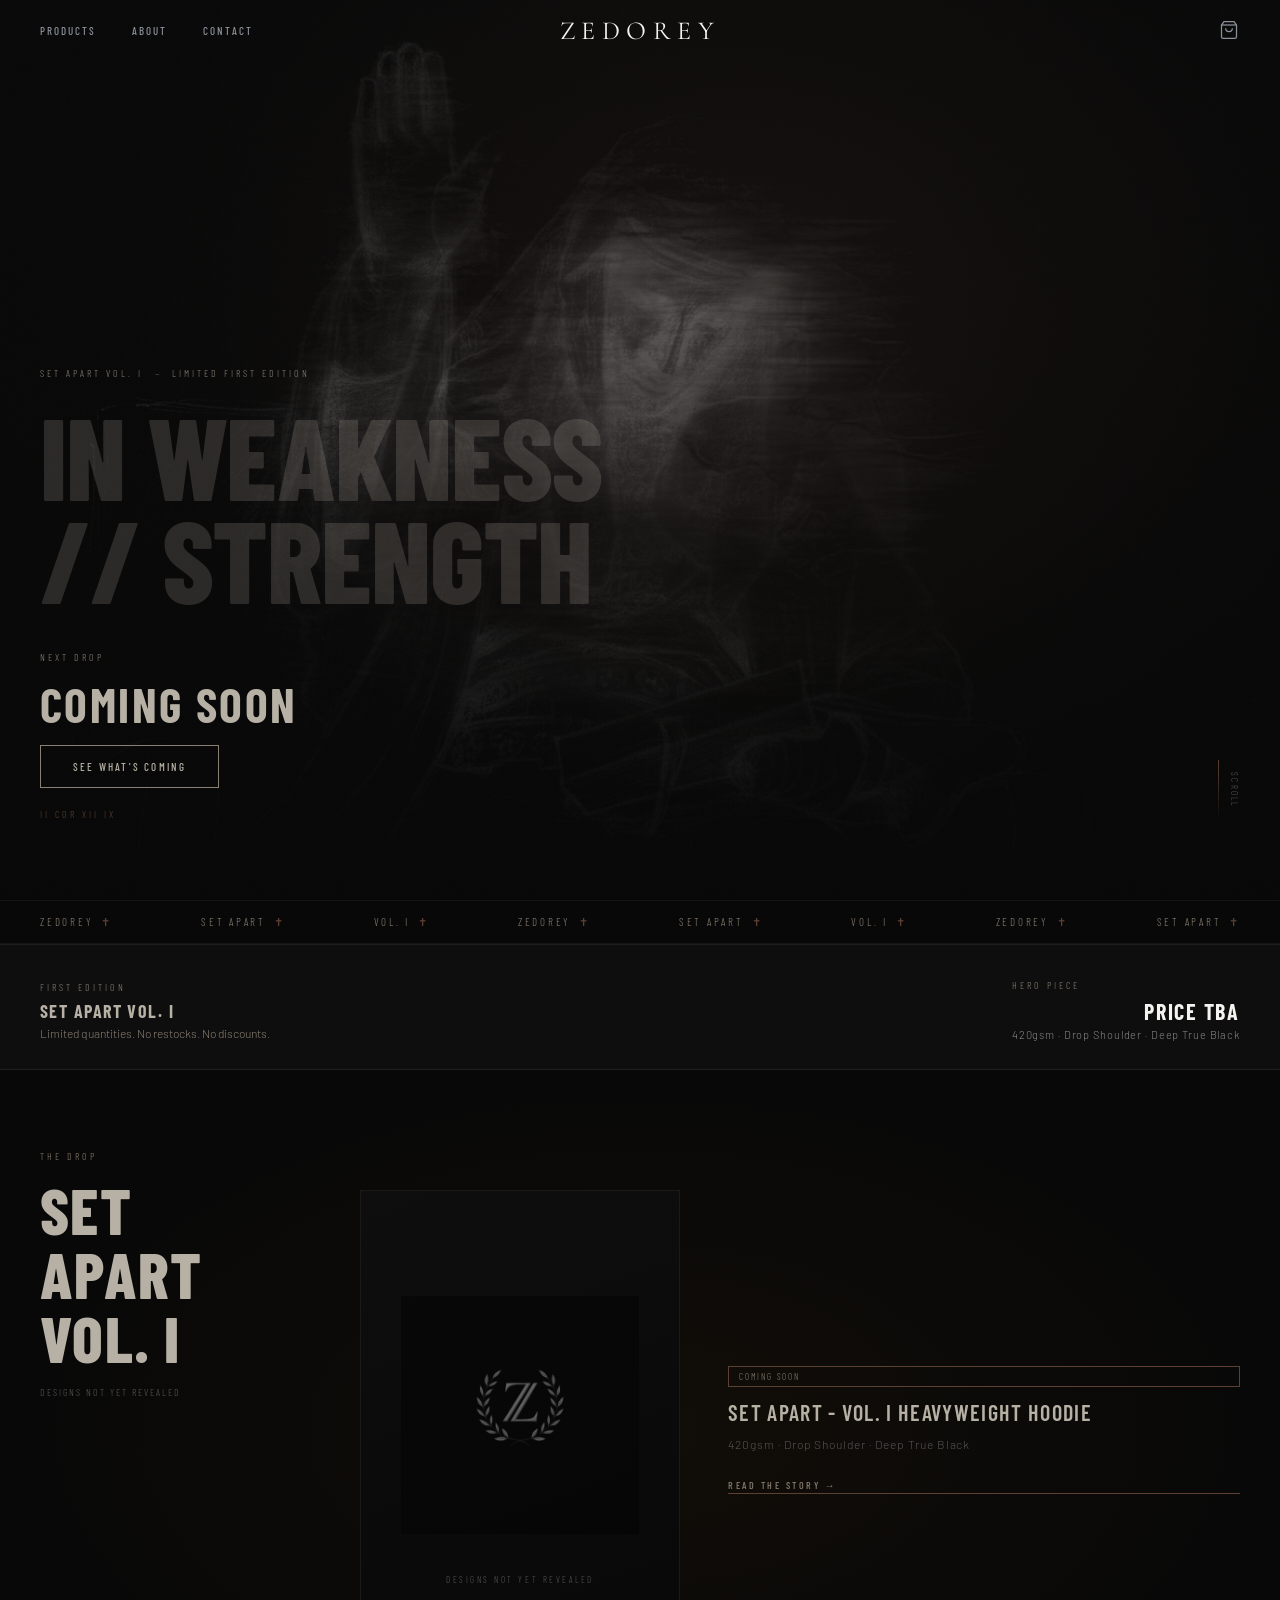
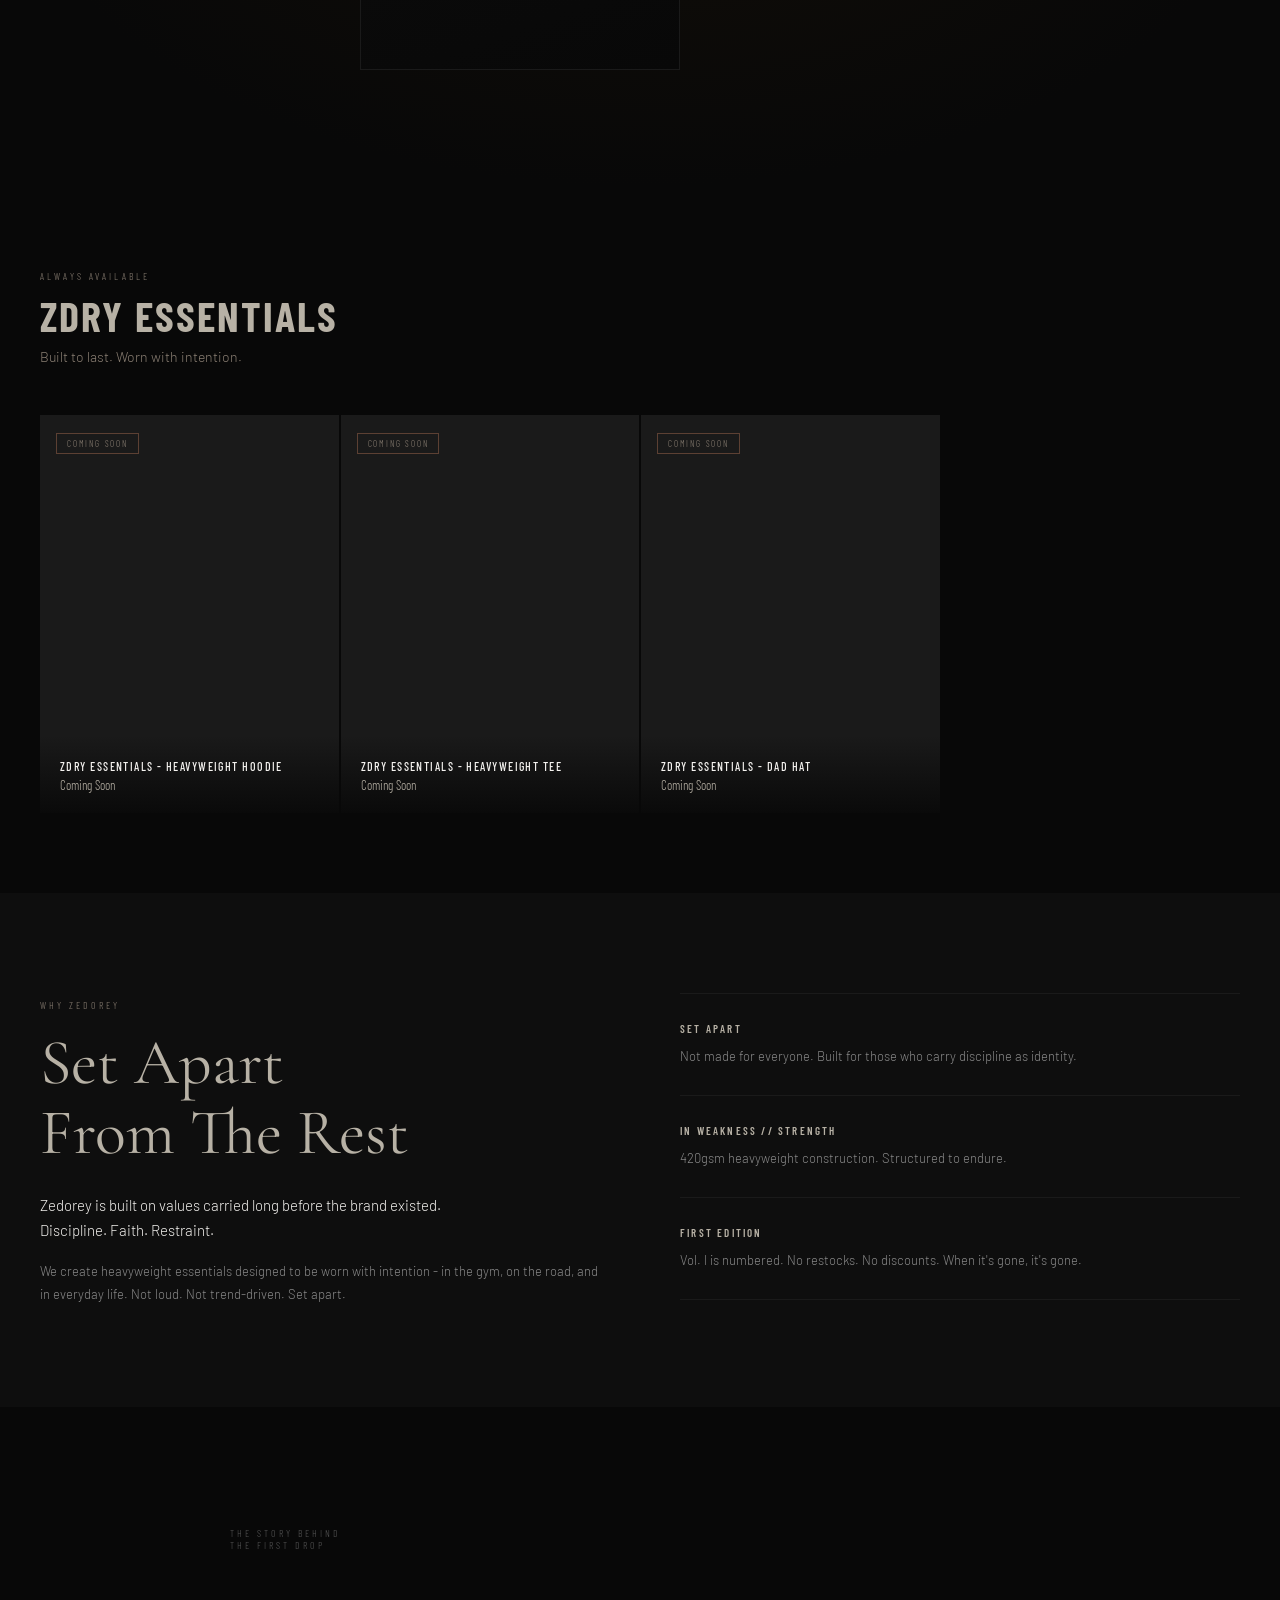
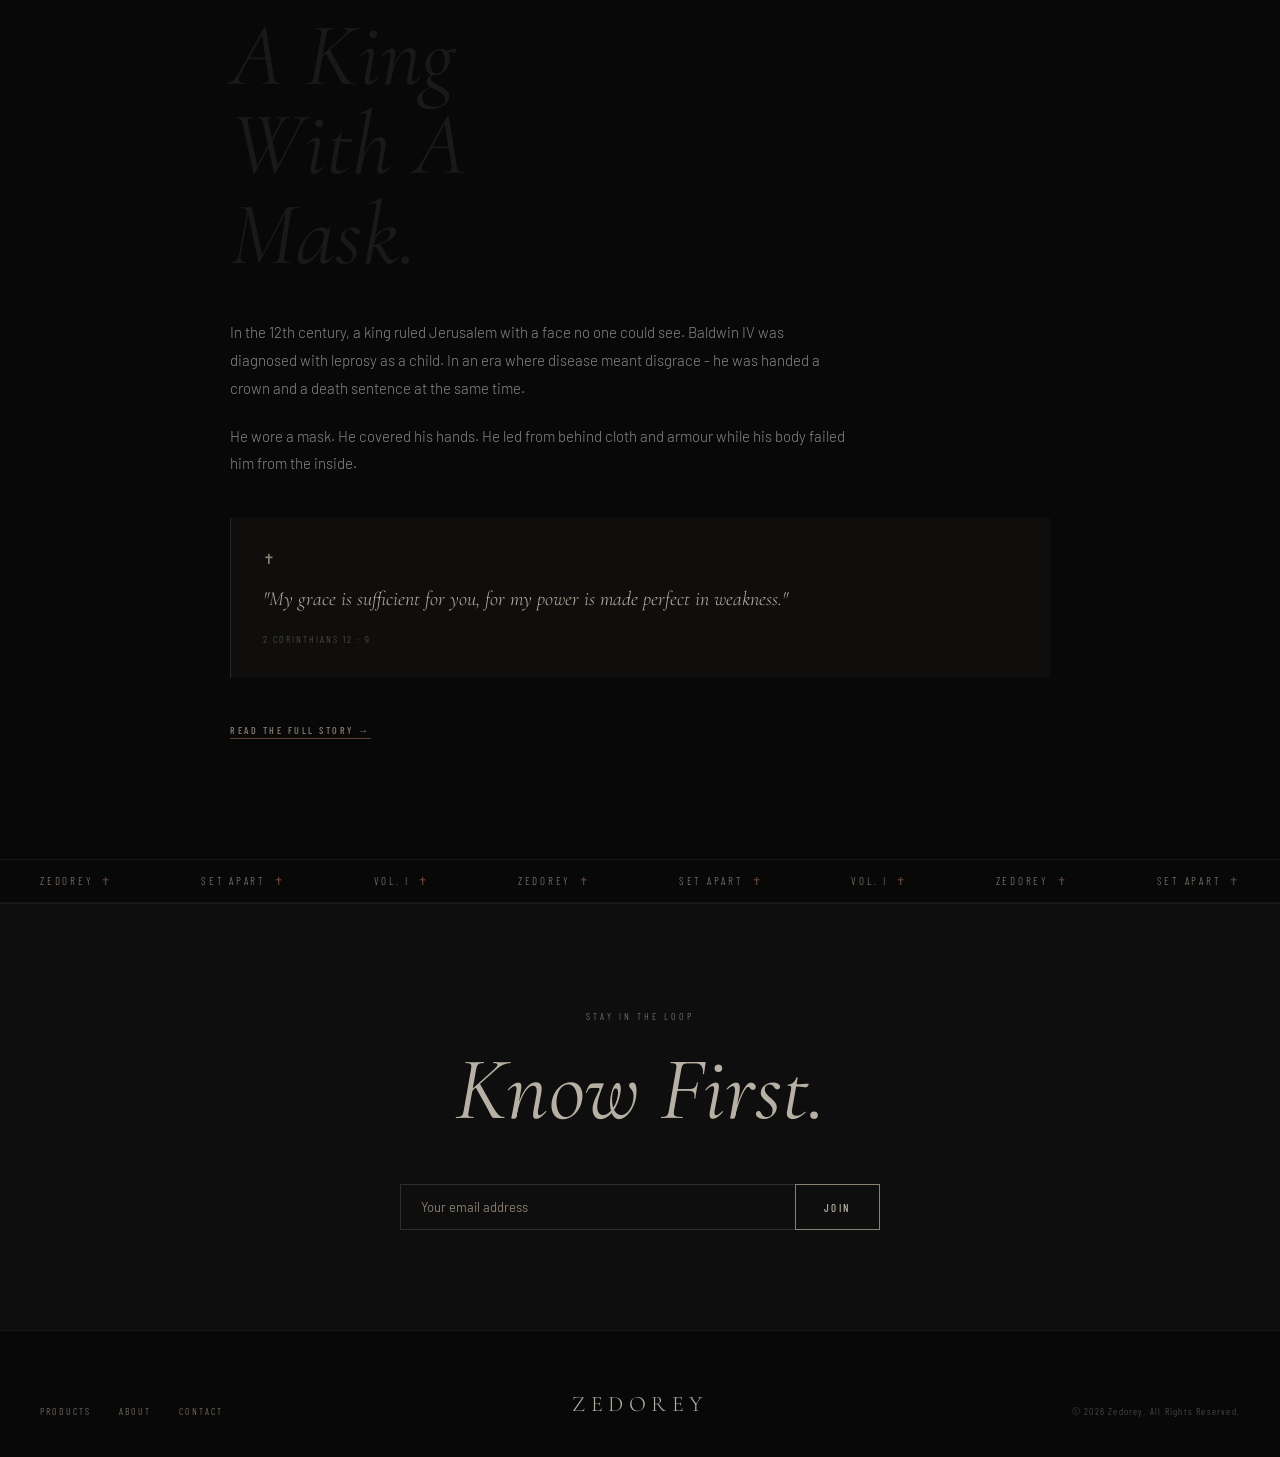
==== index.html @ 81e697e4 "Add files via upload" ====
<!DOCTYPE html>
<html lang="en">
<head>
  <meta charset="UTF-8" />
  <meta name="viewport" content="width=device-width, initial-scale=1.0" />
  <title>Zedorey - Set Apart</title>
  <meta name="description" content="Premium streetwear built on biblical values. Limited drops. No restocks. Set apart." />
  <link rel="stylesheet" href="css/global.css" />
  <link rel="stylesheet" href="css/home.css" />
</head>
<body>

  <!-- ─── NAV ─── -->
  <nav class="nav" id="nav">
    <div class="nav-left">
      <a href="pages/products.html" class="nav-link">Products</a>
      <a href="pages/about.html" class="nav-link">About</a>
      <a href="pages/contact.html" class="nav-link">Contact</a>
    </div>

    <a href="/" class="nav-logo">Zedorey</a>

    <div class="nav-right">
      <button class="nav-cart-btn" id="cartBtn" aria-label="Open cart">
        <svg width="20" height="20" viewBox="0 0 24 24" fill="none" stroke="currentColor" stroke-width="1.5">
          <path d="M6 2L3 6v14a2 2 0 002 2h14a2 2 0 002-2V6l-3-4z"/>
          <line x1="3" y1="6" x2="21" y2="6"/>
          <path d="M16 10a4 4 0 01-8 0"/>
        </svg>
        <span class="cart-count" id="cartCount">0</span>
      </button>
    </div>
  </nav>

  <!-- ─── CART DRAWER ─── -->
  <div class="cart-overlay" id="cartOverlay"></div>
  <div class="cart-drawer" id="cartDrawer">
    <div class="cart-header">
      <span class="cart-title">Your Cart</span>
      <button class="cart-close" id="cartClose">
        <svg width="18" height="18" viewBox="0 0 24 24" fill="none" stroke="currentColor" stroke-width="1.5">
          <line x1="18" y1="6" x2="6" y2="18"/><line x1="6" y1="6" x2="18" y2="18"/>
        </svg>
      </button>
    </div>
    <div class="cart-items" id="cartItems">
      <div class="cart-empty">
        <span>Your cart is empty</span>
      </div>
    </div>
    <div class="cart-footer" id="cartFooter" style="display:none">
      <div class="cart-total-row">
        <span class="cart-total-label">Total</span>
        <span class="cart-total-amount" id="cartTotal">$0.00</span>
      </div>
      <a href="#" class="btn-checkout" id="checkoutBtn">Proceed to Checkout</a>
    </div>
  </div>

  <!-- ─── HERO ─── -->
  <section class="hero">
    <div class="hero-bg">
      <div class="hero-baldwin"></div>
      <div class="hero-grain"></div>
      <div class="hero-overlay"></div>
      <div class="hero-vignette"></div>
    </div>

    <div class="hero-content">
      <div class="hero-eyebrow fade-in">
        <span class="section-label">Set Apart Vol. I</span>
        <span class="hero-dash">-</span>
        <span class="section-label">Limited First Edition</span>
      </div>

      <h1 class="hero-headline fade-in" style="animation-delay:0.1s">
        <span class="hero-line-1">In Weakness</span>
        <span class="hero-line-2">// Strength</span>
      </h1>

      <div class="hero-meta fade-in" style="animation-delay:0.25s">
        <span class="section-label">Next Drop</span>
        <p class="hero-coming">Coming Soon</p>
        <a href="pages/about.html#drop" class="btn-primary">
          <span>See What's Coming</span>
        </a>
        <span class="hero-verse">II Cor XII IX</span>
      </div>
    </div>

    <div class="hero-scroll-indicator">
      <span>Scroll</span>
      <div class="scroll-line"></div>
    </div>
  </section>

  <!-- ─── MARQUEE ─── -->
  <div class="marquee-track">
    <div class="marquee-inner" id="marqueeInner">
      <!-- duplicated for seamless loop -->
    </div>
  </div>

  <!-- ─── DROP BANNER ─── -->
  <section class="drop-banner fade-in">
    <div class="drop-banner-left">
      <span class="section-label">First Edition</span>
      <h2 class="drop-banner-title">Set Apart Vol. I</h2>
      <p class="drop-banner-sub">Limited quantities. No restocks. No discounts.</p>
    </div>
    <div class="drop-banner-right">
      <span class="section-label">Hero Piece</span>
      <p class="drop-banner-price">Price TBA</p>
      <p class="drop-banner-specs">420gsm · Drop Shoulder · Deep True Black</p>
    </div>
  </section>

  <!-- ─── DROP SECTION ─── -->
  <section class="drop-section">
    <div class="drop-section-header fade-in">
      <span class="section-label">The Drop</span>
      <h2 class="drop-section-title">Set Apart<br>Vol. I</h2>
      <p class="drop-section-note">Designs not yet revealed</p>
    </div>

    <div class="drop-product-preview fade-in">
      <div class="drop-product-card">
        <div class="drop-product-img">
          <div class="drop-img-placeholder">
            <div class="drop-placeholder-inner">
              <img src="images/zedorey-iron.png" alt="Zedorey" class="drop-placeholder-logo" />
              <span class="drop-placeholder-label">Designs Not Yet Revealed</span>
            </div>
          </div>
        </div>
        <div class="drop-product-info">
          <div class="drop-coming-label badge-coming">Coming Soon</div>
          <div class="drop-product-name">SET APART - VOL. I HEAVYWEIGHT HOODIE</div>
          <p class="drop-product-specs">420gsm · Drop Shoulder · Deep True Black</p>
          <a href="pages/about.html#drop" class="btn-ghost" style="margin-top:16px">Read the story →</a>
        </div>
      </div>
    </div>
  </section>

  <!-- ─── ZDRY ESSENTIALS ─── -->
  <section class="products-section">
    <div class="products-header fade-in">
      <span class="section-label">Always Available</span>
      <h2 class="products-title">ZDRY Essentials</h2>
      <p class="products-sub">Built to last. Worn with intention.</p>
    </div>

    <div class="products-grid" id="productsGrid">
      <div class="product-skeleton"></div>
      <div class="product-skeleton"></div>
      <div class="product-skeleton"></div>
    </div>
  </section>

  <!-- ─── WHY SECTION ─── -->
  <section class="why-section">
    <div class="why-header fade-in">
      <span class="section-label">Why Zedorey</span>
      <h2 class="why-title">Set Apart<br>From The Rest</h2>
      <p class="why-intro">Zedorey is built on values carried long before the brand existed.<br>Discipline. Faith. Restraint.</p>
      <p class="why-sub">We create heavyweight essentials designed to be worn with intention - in the gym, on the road, and in everyday life. Not loud. Not trend-driven. Set apart.</p>
    </div>

    <div class="why-pillars">
      <div class="pillar fade-in">
        <span class="pillar-label">Set Apart</span>
        <p class="pillar-text">Not made for everyone. Built for those who carry discipline as identity.</p>
      </div>
      <div class="pillar fade-in" style="animation-delay:0.1s">
        <span class="pillar-label">In Weakness // Strength</span>
        <p class="pillar-text">420gsm heavyweight construction. Structured to endure.</p>
      </div>
      <div class="pillar fade-in" style="animation-delay:0.2s">
        <span class="pillar-label">First Edition</span>
        <p class="pillar-text">Vol. I is numbered. No restocks. No discounts. When it's gone, it's gone.</p>
      </div>
    </div>
  </section>

  <!-- ─── STORY TEASER ─── -->
  <section class="story-section fade-in">
    <div class="story-content">
      <p class="story-pull">The Story Behind<br>The First Drop</p>
      <div class="story-block">
        <h3 class="story-title">A King<br>With A<br>Mask.</h3>
        <p class="story-text">In the 12th century, a king ruled Jerusalem with a face no one could see. Baldwin IV was diagnosed with leprosy as a child. In an era where disease meant disgrace - he was handed a crown and a death sentence at the same time.</p>
        <p class="story-text">He wore a mask. He covered his hands. He led from behind cloth and armour while his body failed him from the inside.</p>
        <div class="story-verse">
          <span class="cross-icon">✝︎</span>
          <blockquote>"My grace is sufficient for you, for my power is made perfect in weakness."</blockquote>
          <cite>2 Corinthians 12 : 9</cite>
        </div>
        <a href="pages/about.html#drop" class="btn-ghost">Read the full story →</a>
      </div>
    </div>
  </section>

  <!-- ─── MARQUEE 2 ─── -->
  <div class="marquee-track">
    <div class="marquee-inner marquee-reverse" id="marqueeInner2"></div>
  </div>

  <!-- ─── EMAIL SIGNUP ─── -->
  <section class="signup-section fade-in">
    <span class="section-label">Stay in the loop</span>
    <h2 class="signup-title">Know First.</h2>
    <form class="signup-form" id="signupForm">
      <input class="signup-input" type="email" placeholder="Your email address" required />
      <button class="signup-btn btn-primary" type="submit"><span>Join</span></button>
    </form>
  </section>

  <!-- ─── FOOTER ─── -->
  <footer class="footer">
    <nav class="footer-nav">
      <a href="pages/products.html" class="footer-nav-link">Products</a>
      <a href="pages/about.html" class="footer-nav-link">About</a>
      <a href="pages/contact.html" class="footer-nav-link">Contact</a>
    </nav>
    <div class="footer-logo">Zedorey</div>
    <p class="footer-copy">© 2026 Zedorey. All Rights Reserved.</p>
  </footer>

  <script src="js/shopify.js"></script>
  <script src="js/home.js"></script>
</body>
</html>
---- css/global.css ----
/* ─────────────────────────────────────────
   ZEDOREY - GLOBAL STYLES
   ───────────────────────────────────────── */

@import url('https://fonts.googleapis.com/css2?family=Cormorant+Garamond:ital,wght@0,300;0,400;0,500;0,600;1,300;1,400&family=Barlow+Condensed:wght@300;400;500;600;700;800&family=Barlow:wght@300;400;500&display=swap');

:root {
  --black:       #080808;
  --black-mid:   #0e0e0e;
  --black-soft:  #141414;
  --grey-dark:   #1a1a1a;
  --grey-mid:    #2a2a2a;
  --grey:        #444;
  --grey-light:  #888;
  --grey-muted:  #555;
  --white:       #f5f3f0;
  --white-dim:   #ccc;

  /* Brand palette */
  --stone:       #8a8f98;
  --bone:        #b7b1a5;
  --warm-grey:   #8a7f73;
  --brown:       #5c4033;
  --charcoal:    #2a2a2a;
  --accent:      #b7b1a5;
  --accent-dim:  #8a7f73;

  --font-display: 'Cormorant Garamond', serif;
  --font-ui:      'Barlow Condensed', sans-serif;
  --font-body:    'Barlow', sans-serif;

  --nav-h: 60px;
  --max-w: 1400px;
  --ease: cubic-bezier(0.25, 0.46, 0.45, 0.94);
}

*, *::before, *::after { box-sizing: border-box; margin: 0; padding: 0; }

html {
  font-size: 16px;
  scroll-behavior: smooth;
  -webkit-font-smoothing: antialiased;
}

body {
  background: var(--black);
  color: var(--white);
  font-family: var(--font-body);
  font-weight: 300;
  overflow-x: hidden;
  cursor: default;
}

a { color: inherit; text-decoration: none; }
img { display: block; max-width: 100%; }
button { cursor: pointer; border: none; background: none; font: inherit; color: inherit; }

/* ─── SCROLLBAR ─── */
::-webkit-scrollbar { width: 3px; }
::-webkit-scrollbar-track { background: var(--black); }
::-webkit-scrollbar-thumb { background: var(--brown); }

/* ─── SELECTION ─── */
::selection { background: var(--bone); color: var(--black); }

/* ─── NAV ─── */
.nav {
  position: fixed;
  top: 0; left: 0; right: 0;
  z-index: 100;
  height: var(--nav-h);
  display: flex;
  align-items: center;
  justify-content: space-between;
  padding: 0 40px;
  background: transparent;
  transition: background 0.4s var(--ease);
}

.nav.scrolled {
  background: rgba(8, 8, 8, 0.95);
  backdrop-filter: blur(12px);
  border-bottom: 1px solid rgba(183,177,165,0.08);
}

.nav-left, .nav-right {
  display: flex;
  align-items: center;
  gap: 36px;
}

.nav-link {
  font-family: var(--font-ui);
  font-size: 11px;
  font-weight: 500;
  letter-spacing: 0.18em;
  text-transform: uppercase;
  color: var(--stone);
  transition: color 0.2s;
  position: relative;
}

.nav-link::after {
  content: '';
  position: absolute;
  bottom: -3px; left: 0; right: 0;
  height: 1px;
  background: var(--bone);
  transform: scaleX(0);
  transition: transform 0.25s var(--ease);
}

.nav-link:hover { color: var(--bone); }
.nav-link:hover::after { transform: scaleX(1); }
.nav-link.active { color: var(--bone); }

.nav-logo {
  font-family: var(--font-display);
  font-size: 26px;
  font-weight: 400;
  letter-spacing: 0.25em;
  text-transform: uppercase;
  color: var(--white);
  position: absolute;
  left: 50%;
  transform: translateX(-50%);
}

.nav-cart-btn {
  position: relative;
  width: 22px; height: 22px;
  display: flex;
  align-items: center;
  justify-content: center;
  color: var(--stone);
  transition: color 0.2s;
}
.nav-cart-btn:hover { color: var(--bone); }

.cart-count {
  position: absolute;
  top: -6px; right: -6px;
  background: var(--brown);
  color: var(--white);
  font-family: var(--font-ui);
  font-size: 9px;
  font-weight: 700;
  width: 15px; height: 15px;
  border-radius: 50%;
  display: flex;
  align-items: center;
  justify-content: center;
  opacity: 0;
  transition: opacity 0.2s;
}
.cart-count.visible { opacity: 1; }

/* ─── CART DRAWER ─── */
.cart-overlay {
  position: fixed;
  inset: 0;
  background: rgba(0,0,0,0.6);
  z-index: 200;
  opacity: 0;
  pointer-events: none;
  transition: opacity 0.3s;
}
.cart-overlay.open { opacity: 1; pointer-events: all; }

.cart-drawer {
  position: fixed;
  top: 0; right: 0; bottom: 0;
  width: 420px;
  max-width: 100vw;
  background: var(--black-soft);
  border-left: 1px solid rgba(183,177,165,0.1);
  z-index: 201;
  transform: translateX(100%);
  transition: transform 0.4s var(--ease);
  display: flex;
  flex-direction: column;
}
.cart-drawer.open { transform: translateX(0); }

.cart-header {
  padding: 30px 30px 20px;
  border-bottom: 1px solid var(--grey-dark);
  display: flex;
  align-items: center;
  justify-content: space-between;
}

.cart-title {
  font-family: var(--font-ui);
  font-size: 11px;
  letter-spacing: 0.2em;
  text-transform: uppercase;
  color: var(--bone);
}

.cart-close {
  width: 24px; height: 24px;
  display: flex; align-items: center; justify-content: center;
  color: var(--warm-grey);
  transition: color 0.2s;
}
.cart-close:hover { color: var(--white); }

.cart-items {
  flex: 1;
  overflow-y: auto;
  padding: 20px 30px;
}

.cart-empty {
  display: flex;
  flex-direction: column;
  align-items: center;
  justify-content: center;
  height: 100%;
  gap: 12px;
  color: var(--warm-grey);
  font-family: var(--font-ui);
  font-size: 12px;
  letter-spacing: 0.15em;
  text-transform: uppercase;
}

.cart-item {
  display: grid;
  grid-template-columns: 60px 1fr auto;
  gap: 16px;
  align-items: start;
  padding: 16px 0;
  border-bottom: 1px solid var(--grey-dark);
}

.cart-item-img {
  width: 60px; height: 60px;
  object-fit: cover;
  background: var(--grey-dark);
}

.cart-item-name {
  font-family: var(--font-ui);
  font-size: 12px;
  letter-spacing: 0.1em;
  text-transform: uppercase;
  margin-bottom: 4px;
  color: var(--bone);
}

.cart-item-variant {
  font-size: 11px;
  color: var(--warm-grey);
  margin-bottom: 8px;
}

.cart-item-price {
  font-family: var(--font-ui);
  font-size: 12px;
  color: var(--bone);
}

.cart-footer {
  padding: 20px 30px 30px;
  border-top: 1px solid var(--grey-dark);
}

.cart-total-row {
  display: flex;
  justify-content: space-between;
  align-items: center;
  margin-bottom: 20px;
}

.cart-total-label {
  font-family: var(--font-ui);
  font-size: 11px;
  letter-spacing: 0.15em;
  text-transform: uppercase;
  color: var(--warm-grey);
}

.cart-total-amount {
  font-family: var(--font-display);
  font-size: 22px;
  font-weight: 400;
  color: var(--bone);
}

.btn-checkout {
  display: block;
  width: 100%;
  padding: 16px;
  background: var(--bone);
  color: var(--black);
  font-family: var(--font-ui);
  font-size: 11px;
  font-weight: 600;
  letter-spacing: 0.2em;
  text-transform: uppercase;
  text-align: center;
  transition: background 0.2s;
}
.btn-checkout:hover { background: var(--white); }

/* ─── MARQUEE ─── */
.marquee-track {
  overflow: hidden;
  border-top: 1px solid rgba(183,177,165,0.08);
  border-bottom: 1px solid rgba(183,177,165,0.08);
  padding: 14px 0;
}

.marquee-inner {
  display: flex;
  gap: 0;
  animation: marquee 24s linear infinite;
  width: max-content;
}

.marquee-item {
  font-family: var(--font-ui);
  font-size: 11px;
  letter-spacing: 0.25em;
  text-transform: uppercase;
  color: var(--warm-grey);
  padding: 0 40px;
  white-space: nowrap;
}

.marquee-item .cross {
  color: var(--brown);
  margin: 0 8px;
}

@keyframes marquee {
  from { transform: translateX(0); }
  to { transform: translateX(-50%); }
}

/* ─── SECTION LABELS ─── */
.section-label {
  font-family: var(--font-ui);
  font-size: 10px;
  letter-spacing: 0.3em;
  text-transform: uppercase;
  color: var(--warm-grey);
}

/* ─── BUTTONS ─── */
.btn-primary {
  display: inline-flex;
  align-items: center;
  gap: 12px;
  padding: 14px 32px;
  border: 1px solid var(--warm-grey);
  font-family: var(--font-ui);
  font-size: 11px;
  font-weight: 500;
  letter-spacing: 0.2em;
  text-transform: uppercase;
  color: var(--bone);
  transition: border-color 0.25s, background 0.25s, color 0.25s;
  position: relative;
  overflow: hidden;
}

.btn-primary::before {
  content: '';
  position: absolute;
  inset: 0;
  background: var(--bone);
  transform: translateX(-100%);
  transition: transform 0.3s var(--ease);
}

.btn-primary:hover { color: var(--black); border-color: var(--bone); }
.btn-primary:hover::before { transform: translateX(0); }
.btn-primary span { position: relative; z-index: 1; }

.btn-ghost {
  display: inline-flex;
  align-items: center;
  gap: 10px;
  font-family: var(--font-ui);
  font-size: 10px;
  font-weight: 500;
  letter-spacing: 0.25em;
  text-transform: uppercase;
  color: var(--warm-grey);
  border-bottom: 1px solid var(--brown);
  padding-bottom: 2px;
  transition: color 0.2s, border-color 0.2s;
}
.btn-ghost:hover { color: var(--bone); border-color: var(--bone); }

/* ─── COMING SOON BADGE ─── */
.badge-coming {
  display: inline-block;
  font-family: var(--font-ui);
  font-size: 9px;
  letter-spacing: 0.2em;
  text-transform: uppercase;
  color: var(--warm-grey);
  border: 1px solid var(--brown);
  padding: 4px 10px;
}

/* ─── FOOTER ─── */
.footer {
  padding: 60px 40px 40px;
  border-top: 1px solid rgba(183,177,165,0.1);
  display: grid;
  grid-template-columns: 1fr auto 1fr;
  align-items: end;
  gap: 40px;
}

.footer-nav {
  display: flex;
  gap: 28px;
}

.footer-nav-link {
  font-family: var(--font-ui);
  font-size: 10px;
  letter-spacing: 0.2em;
  text-transform: uppercase;
  color: var(--warm-grey);
  transition: color 0.2s;
}
.footer-nav-link:hover { color: var(--bone); }

.footer-logo {
  font-family: var(--font-display);
  font-size: 22px;
  letter-spacing: 0.25em;
  text-transform: uppercase;
  color: var(--bone);
  text-align: center;
}

.footer-copy {
  font-family: var(--font-ui);
  font-size: 10px;
  letter-spacing: 0.12em;
  color: var(--grey-muted);
  text-align: right;
}

/* ─── FADE IN ANIMATION ─── */
.fade-in {
  opacity: 0;
  transform: translateY(24px);
  transition: opacity 0.7s var(--ease), transform 0.7s var(--ease);
}
.fade-in.visible {
  opacity: 1;
  transform: translateY(0);
}

/* ─── RESPONSIVE ─── */
@media (max-width: 768px) {
  .nav { padding: 0 20px; }
  .nav-left { gap: 20px; }
  .nav-right { gap: 16px; }
  .footer {
    grid-template-columns: 1fr;
    text-align: center;
  }
  .footer-nav { justify-content: center; }
  .footer-copy { text-align: center; }
}
---- css/home.css ----
/* ─────────────────────────────────────────
   ZEDOREY - HOME PAGE STYLES
   ───────────────────────────────────────── */

/* ─── HERO ─── */
.hero {
  position: relative;
  min-height: 100vh;
  display: flex;
  align-items: flex-end;
  padding: 0 40px 80px;
  overflow: hidden;
}

.hero-bg {
  position: absolute;
  inset: 0;
  background: var(--black);
}

.hero-baldwin {
  position: absolute;
  inset: 0;
  background-image: url('../images/baldwin.png');
  background-size: cover;
  background-position: center 15%;
  background-repeat: no-repeat;
  opacity: 0.55;
  filter: grayscale(100%) contrast(1.5) invert(1);
  mix-blend-mode: screen;
}

.hero-overlay {
  position: absolute;
  inset: 0;
  background:
    radial-gradient(ellipse at 60% 30%, rgba(92,64,51,0.15) 0%, transparent 60%),
    linear-gradient(180deg, rgba(8,8,8,0.2) 0%, rgba(8,8,8,0.85) 100%);
}

.hero-grain {
  position: absolute;
  inset: 0;
  opacity: 0.035;
  background-image: url("data:image/svg+xml,%3Csvg viewBox='0 0 256 256' xmlns='http://www.w3.org/2000/svg'%3E%3Cfilter id='noise'%3E%3CfeTurbulence type='fractalNoise' baseFrequency='0.9' numOctaves='4' stitchTiles='stitch'/%3E%3C/filter%3E%3Crect width='100%25' height='100%25' filter='url(%23noise)'/%3E%3C/svg%3E");
  background-repeat: repeat;
  background-size: 200px;
}

.hero-vignette {
  position: absolute;
  inset: 0;
  background: radial-gradient(ellipse at center, transparent 30%, rgba(8,8,8,0.5) 100%);
}

.hero-content {
  position: relative;
  z-index: 2;
  max-width: 700px;
}

.hero-eyebrow {
  display: flex;
  align-items: center;
  gap: 12px;
  margin-bottom: 24px;
}

.hero-dash {
  color: var(--grey-muted);
  font-size: 12px;
}

.hero-headline {
  font-family: var(--font-ui);
  font-weight: 800;
  line-height: 0.9;
  text-transform: uppercase;
  margin-bottom: 40px;
}

.hero-line-1 {
  display: block;
  font-size: clamp(60px, 9vw, 130px);
  color: rgba(183,177,165,0.2);
  letter-spacing: -0.01em;
}

.hero-line-2 {
  display: block;
  font-size: clamp(60px, 9vw, 130px);
  color: rgba(183,177,165,0.2);
  letter-spacing: -0.01em;
}

.hero-meta {
  display: flex;
  flex-direction: column;
  gap: 12px;
  align-items: flex-start;
}

.hero-coming {
  font-family: var(--font-ui);
  font-size: clamp(28px, 4vw, 48px);
  font-weight: 700;
  letter-spacing: 0.05em;
  text-transform: uppercase;
  color: var(--bone);
}

.hero-verse {
  font-family: var(--font-ui);
  font-size: 10px;
  letter-spacing: 0.3em;
  text-transform: uppercase;
  color: var(--brown);
  margin-top: 8px;
}

.hero-scroll-indicator {
  position: absolute;
  right: 40px;
  bottom: 80px;
  display: flex;
  flex-direction: column;
  align-items: center;
  gap: 10px;
  writing-mode: vertical-rl;
  font-family: var(--font-ui);
  font-size: 9px;
  letter-spacing: 0.25em;
  text-transform: uppercase;
  color: var(--grey-muted);
  z-index: 2;
}

.scroll-line {
  width: 1px;
  height: 60px;
  background: linear-gradient(to bottom, var(--brown), transparent);
  animation: scrollPulse 2s ease-in-out infinite;
}

@keyframes scrollPulse {
  0%, 100% { transform: scaleY(1); opacity: 0.5; }
  50% { transform: scaleY(0.6); opacity: 1; }
}

/* ─── DROP BANNER ─── */
.drop-banner {
  display: flex;
  justify-content: space-between;
  align-items: center;
  padding: 28px 40px;
  background: var(--black-mid);
  border-top: 1px solid rgba(183,177,165,0.1);
  border-bottom: 1px solid rgba(183,177,165,0.1);
}

.drop-banner-title {
  font-family: var(--font-ui);
  font-size: 18px;
  font-weight: 700;
  letter-spacing: 0.08em;
  text-transform: uppercase;
  margin: 6px 0 4px;
  color: var(--bone);
}

.drop-banner-sub {
  font-family: var(--font-body);
  font-size: 12px;
  color: var(--warm-grey);
  font-weight: 300;
}

.drop-banner-price {
  font-family: var(--font-ui);
  font-size: 22px;
  font-weight: 700;
  letter-spacing: 0.08em;
  text-transform: uppercase;
  text-align: right;
  margin: 6px 0 4px;
}

.drop-banner-specs {
  font-size: 11px;
  color: var(--grey-light);
  text-align: right;
  letter-spacing: 0.08em;
}

/* ─── DROP SECTION ─── */
.drop-section {
  min-height: 80vh;
  position: relative;
  display: flex;
  padding: 80px 40px;
  gap: 60px;
  background:
    radial-gradient(ellipse at 50% 50%, rgba(20, 15, 8, 0.8) 0%, transparent 70%),
    var(--black);
  overflow: hidden;
}

.drop-section-header {
  flex: 0 0 260px;
  display: flex;
  flex-direction: column;
  gap: 16px;
}

.drop-section-title {
  font-family: var(--font-ui);
  font-size: 64px;
  font-weight: 800;
  text-transform: uppercase;
  letter-spacing: 0.02em;
  line-height: 1;
  color: var(--bone);
}

.drop-section-note {
  font-family: var(--font-ui);
  font-size: 10px;
  letter-spacing: 0.2em;
  text-transform: uppercase;
  color: var(--grey-muted);
}

.drop-product-preview {
  flex: 1;
  display: flex;
  align-items: center;
}

.drop-product-card {
  display: grid;
  grid-template-columns: 320px 1fr;
  gap: 48px;
  align-items: center;
  width: 100%;
}

.drop-product-img {
  aspect-ratio: 2/3;
  background: var(--black-mid);
  position: relative;
  overflow: hidden;
  border: 1px solid var(--grey-dark);
}

.drop-product-img img {
  width: 100%;
  height: 100%;
  object-fit: contain;
  object-position: center;
  padding: 20px;
}

.drop-img-placeholder {
  position: absolute;
  inset: 0;
  display: flex;
  align-items: center;
  justify-content: center;
  background: var(--black-mid);
}

.drop-placeholder-inner {
  display: flex;
  flex-direction: column;
  align-items: center;
  gap: 20px;
}

.drop-placeholder-logo {
  width: 80px;
  height: 80px;
  object-fit: contain;
  opacity: 0.35;
  filter: grayscale(100%);
}

.drop-placeholder-label {
  font-family: var(--font-ui);
  font-size: 9px;
  letter-spacing: 0.28em;
  text-transform: uppercase;
  color: var(--grey-muted);
}

.drop-img-placeholder {
  position: absolute;
  inset: 0;
  display: flex;
  align-items: center;
  justify-content: center;
  background: linear-gradient(160deg, #0e0e0e 0%, #080808 100%);
}

.drop-placeholder-inner {
  text-align: center;
  padding: 20px;
}

.drop-product-info {
  display: flex;
  flex-direction: column;
  gap: 12px;
}

.drop-product-name {
  font-family: var(--font-ui);
  font-size: 22px;
  font-weight: 600;
  letter-spacing: 0.06em;
  text-transform: uppercase;
  color: var(--bone);
  line-height: 1.2;
}

.drop-product-specs {
  font-size: 12px;
  color: var(--grey-muted);
  letter-spacing: 0.08em;
}

/* ─── PRODUCTS ─── */
.products-section {
  padding: 80px 40px;
}

.products-header {
  margin-bottom: 50px;
  display: flex;
  flex-direction: column;
  gap: 8px;
}

.products-title {
  font-family: var(--font-ui);
  font-size: 42px;
  font-weight: 700;
  text-transform: uppercase;
  letter-spacing: 0.05em;
  color: var(--bone);
}

.products-sub {
  font-size: 14px;
  color: var(--warm-grey);
  font-weight: 300;
}

.products-grid {
  display: grid;
  grid-template-columns: repeat(auto-fill, minmax(280px, 1fr));
  gap: 2px;
}

.product-card {
  position: relative;
  aspect-ratio: 3/4;
  overflow: hidden;
  cursor: pointer;
  background: var(--grey-dark);
}

.product-card:hover .product-img {
  transform: scale(1.04);
}

.product-img {
  width: 100%; height: 100%;
  object-fit: cover;
  transition: transform 0.6s var(--ease);
  background: var(--grey-dark);
}

.product-card-overlay {
  position: absolute;
  bottom: 0; left: 0; right: 0;
  padding: 24px 20px 20px;
  background: linear-gradient(to top, rgba(8,8,8,0.9) 0%, transparent 100%);
}

.product-badge {
  position: absolute;
  top: 16px; left: 16px;
}

.product-card-name {
  font-family: var(--font-ui);
  font-size: 12px;
  font-weight: 500;
  letter-spacing: 0.12em;
  text-transform: uppercase;
  margin-bottom: 4px;
}

.product-card-price {
  font-family: var(--font-ui);
  font-size: 13px;
  color: var(--accent);
}

.product-skeleton {
  aspect-ratio: 3/4;
  background: var(--grey-dark);
  animation: pulse 1.5s ease-in-out infinite;
}

@keyframes pulse {
  0%, 100% { opacity: 0.4; }
  50% { opacity: 0.7; }
}

/* ─── WHY SECTION ─── */
.why-section {
  padding: 100px 40px;
  background: var(--black-mid);
  display: grid;
  grid-template-columns: 1fr 1fr;
  gap: 80px;
  align-items: start;
}

.why-title {
  font-family: var(--font-display);
  font-size: clamp(40px, 5vw, 72px);
  font-weight: 400;
  line-height: 1.1;
  margin: 16px 0 24px;
  color: var(--bone);
}

.why-intro {
  font-size: 15px;
  line-height: 1.7;
  color: var(--white);
  margin-bottom: 16px;
}

.why-sub {
  font-size: 13px;
  line-height: 1.8;
  color: var(--grey-light);
}

.why-pillars {
  display: flex;
  flex-direction: column;
  gap: 0;
}

.pillar {
  padding: 28px 0;
  border-bottom: 1px solid var(--grey-dark);
}

.pillar:first-child { border-top: 1px solid var(--grey-dark); }

.pillar-label {
  display: block;
  font-family: var(--font-ui);
  font-size: 11px;
  font-weight: 600;
  letter-spacing: 0.2em;
  text-transform: uppercase;
  color: var(--bone);
  margin-bottom: 10px;
}

.pillar-text {
  font-size: 13px;
  line-height: 1.7;
  color: var(--grey-light);
}

/* ─── STORY SECTION ─── */
.story-section {
  padding: 120px 40px;
  display: grid;
  grid-template-columns: 1fr;
  max-width: 900px;
  margin: 0 auto;
}

.story-pull {
  font-family: var(--font-ui);
  font-size: 10px;
  letter-spacing: 0.3em;
  text-transform: uppercase;
  color: var(--grey-muted);
  margin-bottom: 60px;
}

.story-title {
  font-family: var(--font-display);
  font-size: clamp(50px, 7vw, 100px);
  font-weight: 400;
  font-style: italic;
  line-height: 1;
  color: rgba(183,177,165,0.1);
  margin-bottom: 40px;
}

.story-text {
  font-size: 15px;
  line-height: 1.85;
  color: var(--grey-light);
  margin-bottom: 20px;
  max-width: 620px;
}

.story-verse {
  margin: 40px 0;
  padding: 32px;
  border-left: 1px solid var(--grey-mid);
  background: rgba(201,185,154,0.03);
}

.cross-icon {
  display: block;
  font-size: 14px;
  color: var(--accent-dim);
  margin-bottom: 16px;
}

.story-verse blockquote {
  font-family: var(--font-display);
  font-size: 20px;
  font-style: italic;
  line-height: 1.6;
  color: var(--bone);
  margin-bottom: 12px;
}

.story-verse cite {
  font-family: var(--font-ui);
  font-size: 10px;
  letter-spacing: 0.2em;
  text-transform: uppercase;
  color: var(--grey-muted);
  font-style: normal;
}

/* ─── SIGNUP ─── */
.signup-section {
  padding: 100px 40px;
  text-align: center;
  background: var(--black-mid);
  border-top: 1px solid var(--grey-dark);
}

.signup-title {
  font-family: var(--font-display);
  font-size: clamp(48px, 7vw, 96px);
  font-weight: 400;
  font-style: italic;
  margin: 12px 0 40px;
  color: var(--bone);
}

.signup-form {
  display: flex;
  gap: 0;
  max-width: 480px;
  margin: 0 auto;
}

.signup-input {
  flex: 1;
  padding: 14px 20px;
  background: transparent;
  border: 1px solid rgba(183,177,165,0.2);
  border-right: none;
  color: var(--white);
  font-family: var(--font-body);
  font-size: 13px;
  outline: none;
  transition: border-color 0.2s;
}

.signup-input::placeholder { color: var(--warm-grey); }
.signup-input:focus { border-color: var(--bone); }

.signup-btn {
  padding: 14px 28px;
  flex-shrink: 0;
}

/* ─── RESPONSIVE ─── */
@media (max-width: 900px) {
  .why-section {
    grid-template-columns: 1fr;
    gap: 60px;
  }
  .drop-section {
    flex-direction: column;
    padding: 60px 20px;
  }
  .drop-section-header { flex: none; }
}

@media (max-width: 768px) {
  .hero { padding: 0 20px 80px; }
  .hero-scroll-indicator { display: none; }
  .drop-banner {
    flex-direction: column;
    align-items: flex-start;
    gap: 24px;
  }
  .drop-banner-price,
  .drop-banner-specs { text-align: left; }
  .products-section { padding: 60px 20px; }
  .why-section { padding: 60px 20px; }
  .story-section { padding: 80px 20px; }
  .signup-section { padding: 80px 20px; }
  .signup-form { flex-direction: column; }
  .signup-input { border-right: 1px solid var(--grey-mid); border-bottom: none; }
}
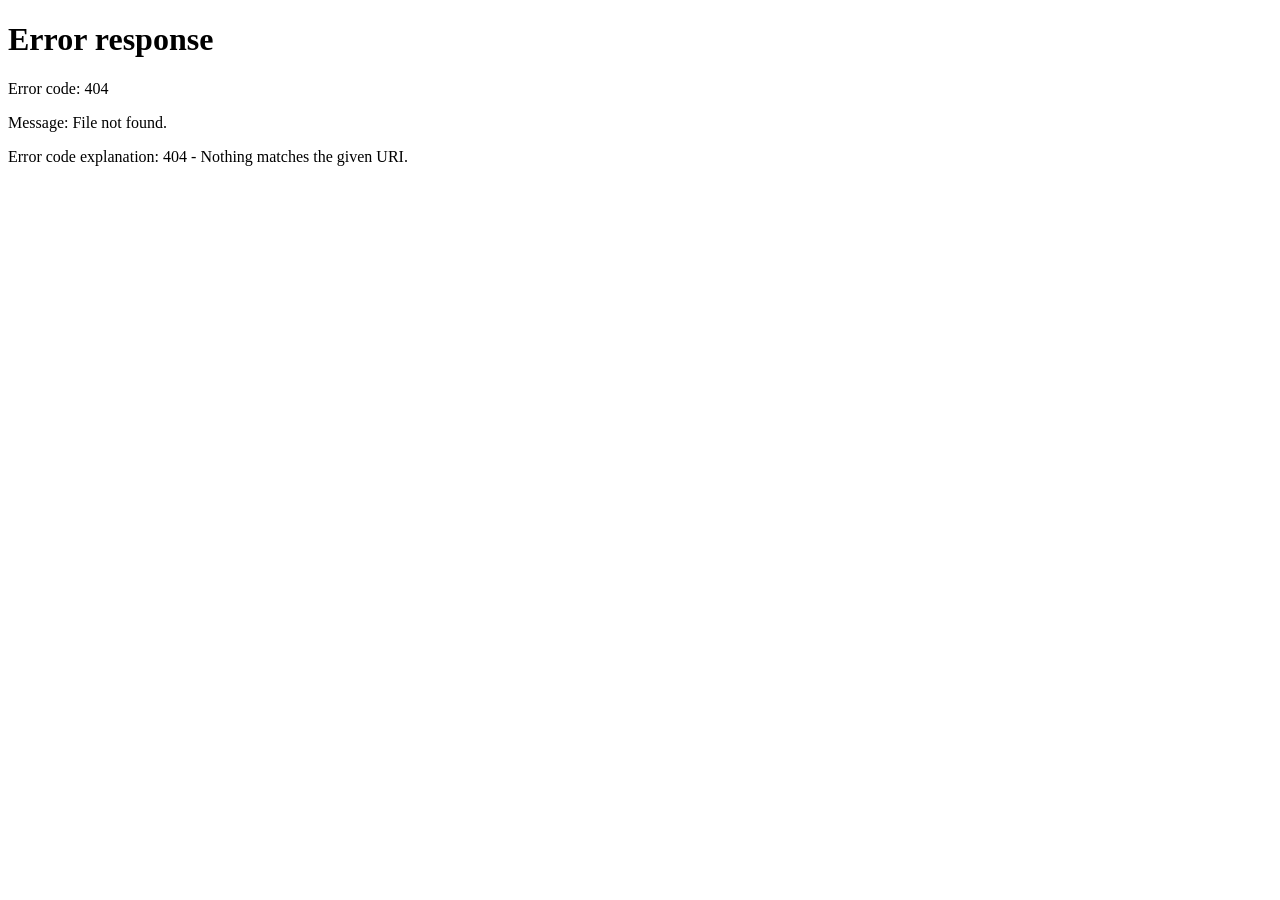
==== commit b09a256a: "Update index.html" ====
--- a/index.html
+++ b/index.html
@@ -7,6 +7,11 @@
   <meta name="description" content="Premium streetwear built on biblical values. Limited drops. No restocks. Set apart." />
   <link rel="stylesheet" href="css/global.css" />
   <link rel="stylesheet" href="css/home.css" />
+<script>
+  if (sessionStorage.getItem('zedorey_access') !== 'granted') {
+    window.location.replace('gate.html');
+  }
+</script>
 </head>
 <body>
 
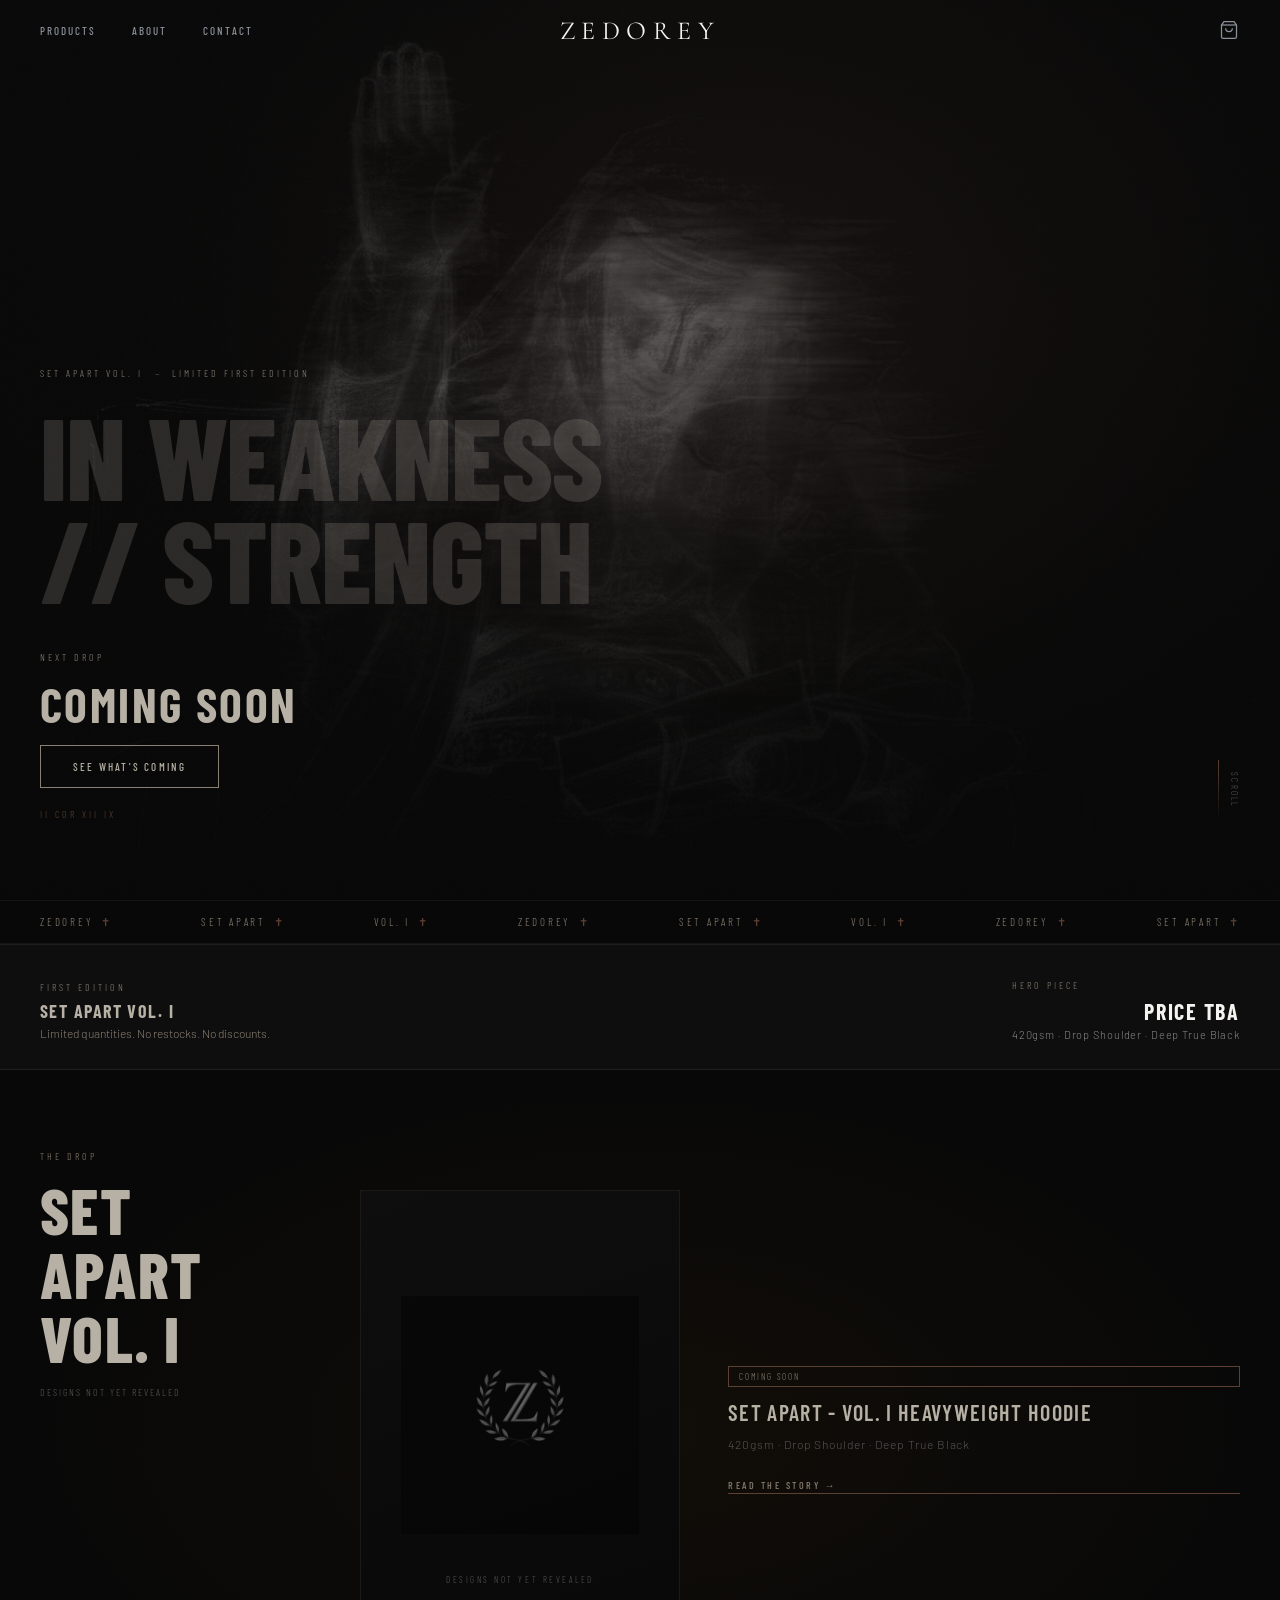
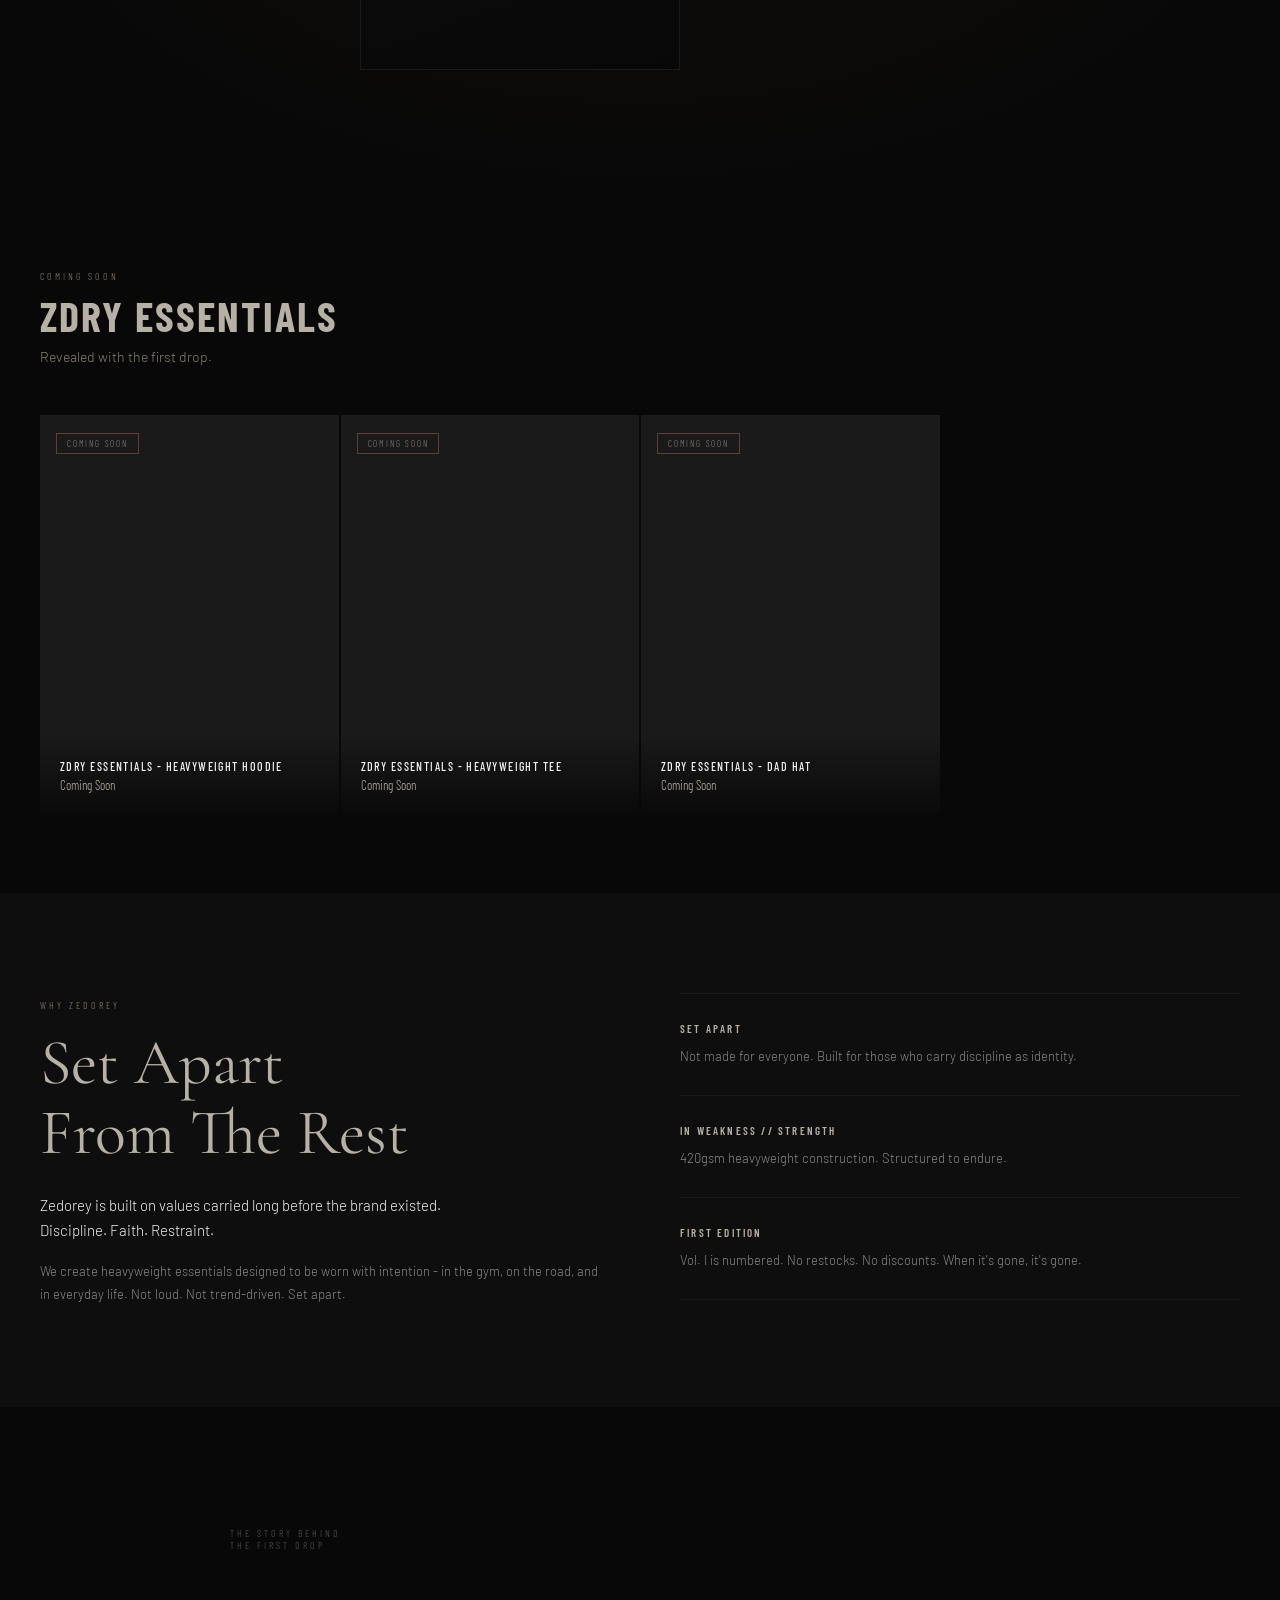
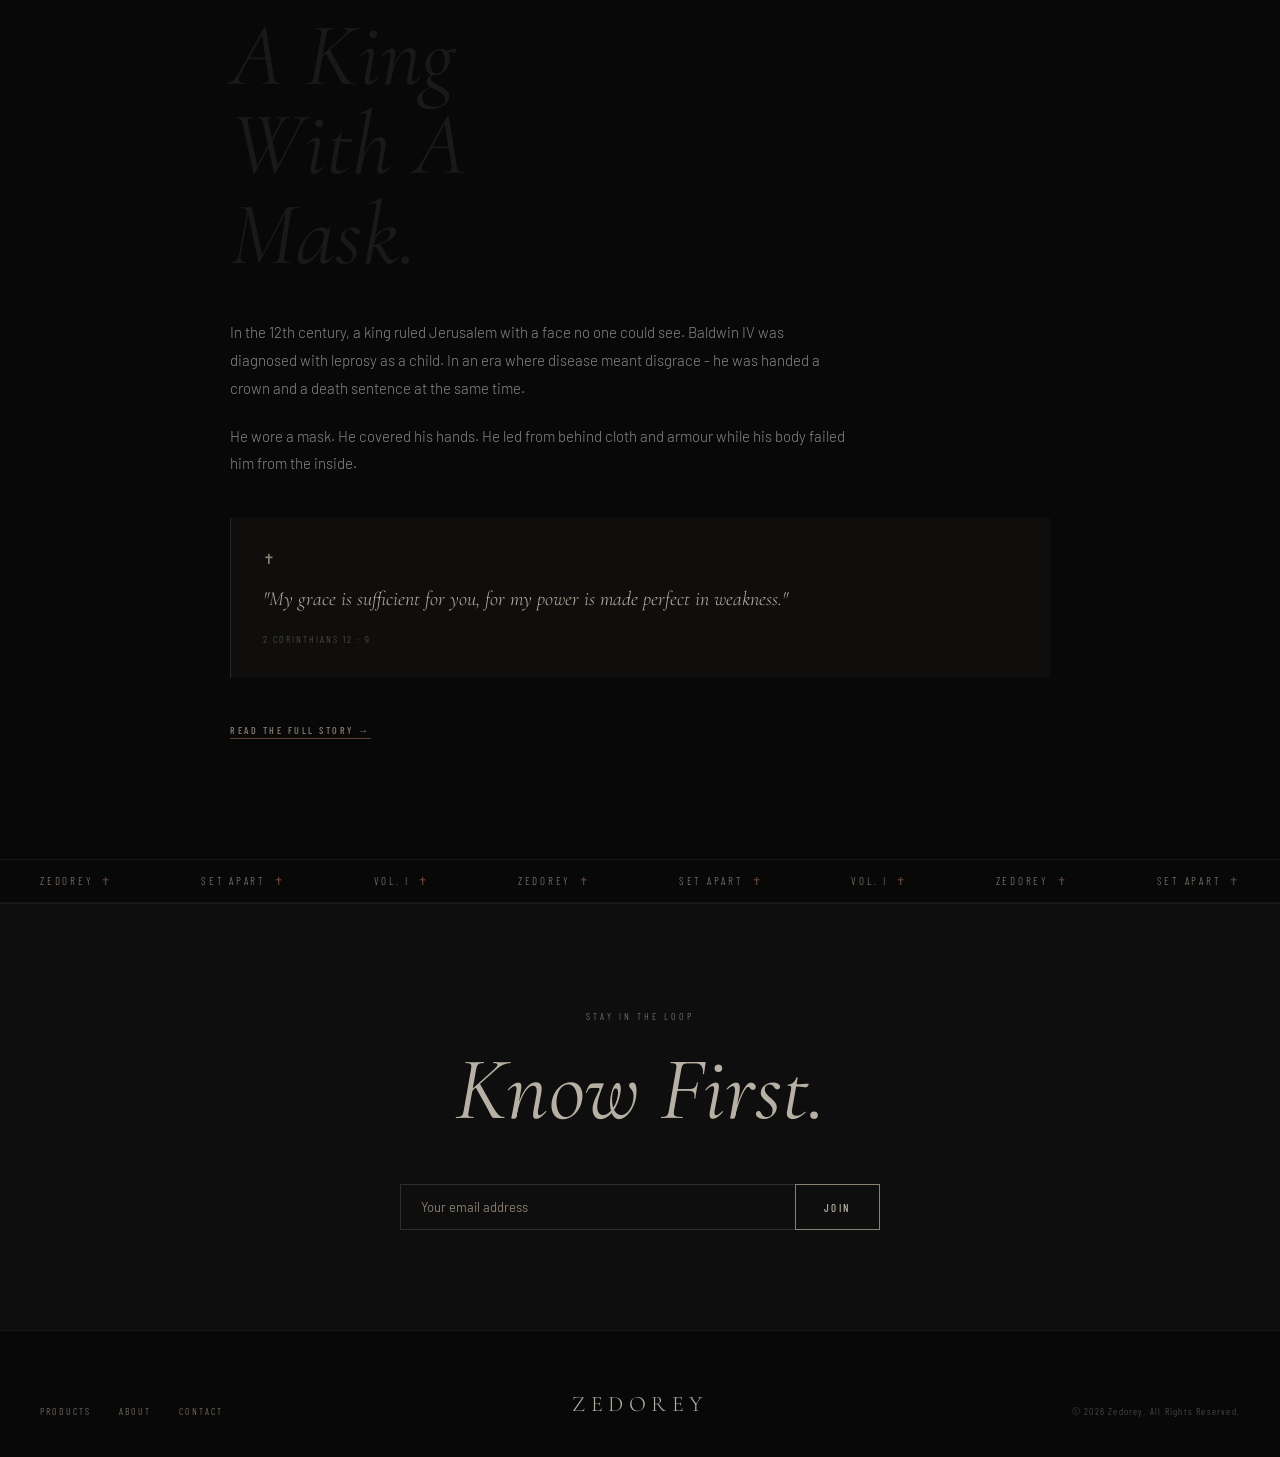
==== commit 5dfd995f: "Add files via upload" ====
--- a/index.html
+++ b/index.html
@@ -7,11 +7,6 @@
   <meta name="description" content="Premium streetwear built on biblical values. Limited drops. No restocks. Set apart." />
   <link rel="stylesheet" href="css/global.css" />
   <link rel="stylesheet" href="css/home.css" />
-<script>
-  if (sessionStorage.getItem('zedorey_access') !== 'granted') {
-    window.location.replace('gate.html');
-  }
-</script>
 </head>
 <body>
 
@@ -151,9 +146,9 @@
   <!-- ─── ZDRY ESSENTIALS ─── -->
   <section class="products-section">
     <div class="products-header fade-in">
-      <span class="section-label">Always Available</span>
+      <span class="section-label">Coming Soon</span>
       <h2 class="products-title">ZDRY Essentials</h2>
-      <p class="products-sub">Built to last. Worn with intention.</p>
+      <p class="products-sub">Revealed with the first drop.</p>
     </div>
 
     <div class="products-grid" id="productsGrid">
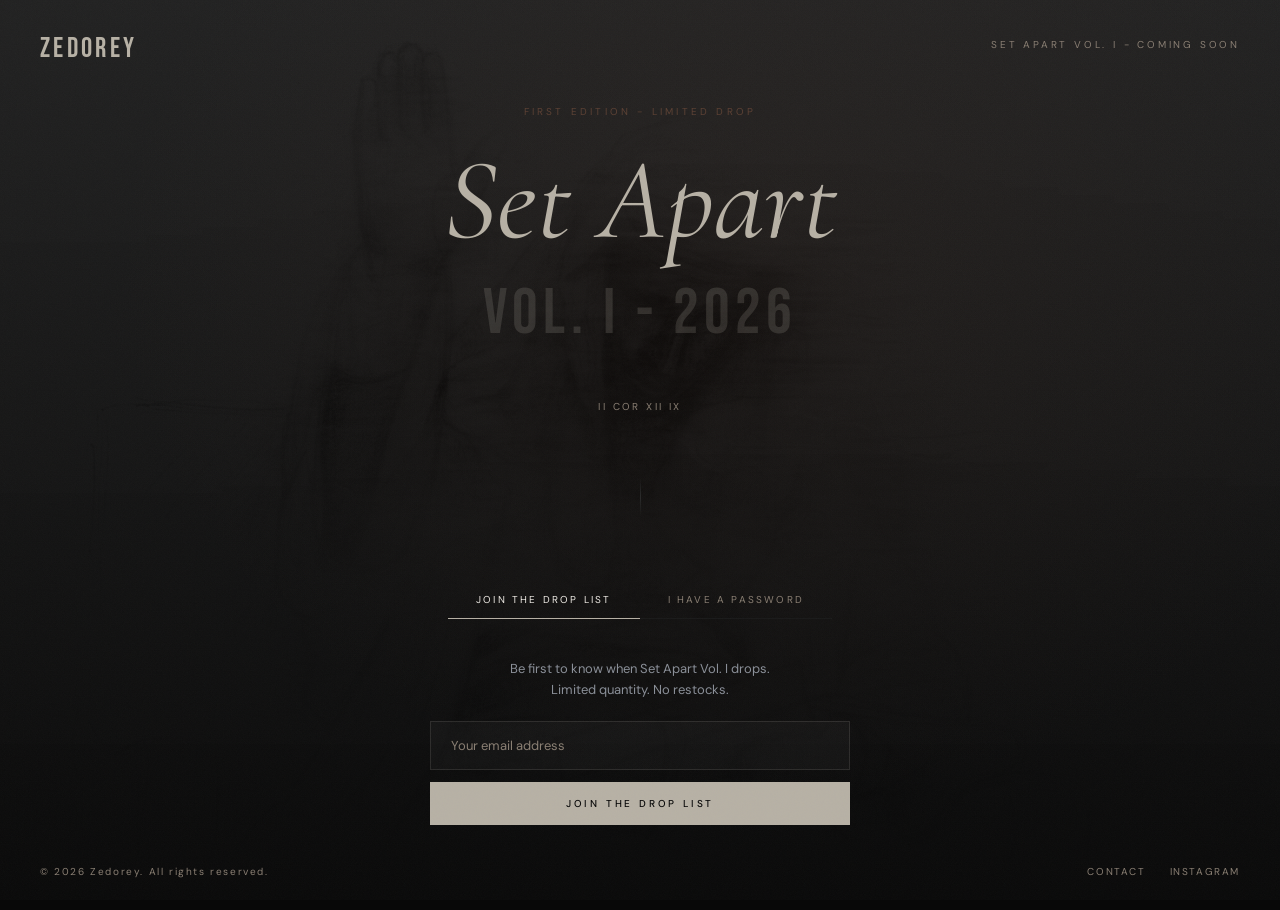
==== commit ee8c5747: "Add files via upload" ====
--- a/index.html
+++ b/index.html
@@ -7,6 +7,11 @@
   <meta name="description" content="Premium streetwear built on biblical values. Limited drops. No restocks. Set apart." />
   <link rel="stylesheet" href="css/global.css" />
   <link rel="stylesheet" href="css/home.css" />
+  <script>
+    if (sessionStorage.getItem('zedorey_access') !== 'granted') {
+      window.location.replace('gate.html');
+    }
+  </script>
 </head>
 <body>
 
--- a/css/global.css
+++ b/css/global.css
@@ -408,6 +408,55 @@
   padding: 4px 10px;
 }
 
+/* ─── LOCKED / HIDDEN PRODUCT TREATMENT ─── */
+/* Used for ZDRY essentials before reveal - cards read as obscured, not empty. */
+.locked-img {
+  position: relative;
+  background:
+    radial-gradient(ellipse at 50% 40%, rgba(92,64,51,0.08) 0%, transparent 60%),
+    repeating-linear-gradient(
+      45deg,
+      rgba(255,255,255,0.012) 0px,
+      rgba(255,255,255,0.012) 1px,
+      transparent 1px,
+      transparent 8px
+    ),
+    var(--grey-dark);
+}
+
+.locked-img::after {
+  content: "";
+  position: absolute;
+  top: 50%;
+  left: 50%;
+  width: 28px;
+  height: 32px;
+  transform: translate(-50%, -50%);
+  background-image: url("data:image/svg+xml;utf8,<svg xmlns='http://www.w3.org/2000/svg' viewBox='0 0 24 24' fill='none' stroke='%235c4033' stroke-width='1.2'><rect x='4' y='10' width='16' height='11' rx='1.5'/><path d='M8 10V7a4 4 0 0 1 8 0v3'/></svg>");
+  background-repeat: no-repeat;
+  background-position: center;
+  background-size: contain;
+  opacity: 0.55;
+}
+
+.locked-card { cursor: default; }
+.locked-card:hover .locked-img { transform: none; }
+.locked-card .product-card-price { color: var(--warm-grey); }
+
+/* Locked treatment on the single-product page placeholder */
+.locked-image-item {
+  background:
+    radial-gradient(ellipse at 50% 40%, rgba(92,64,51,0.08) 0%, transparent 60%),
+    repeating-linear-gradient(
+      45deg,
+      rgba(255,255,255,0.012) 0px,
+      rgba(255,255,255,0.012) 1px,
+      transparent 1px,
+      transparent 8px
+    ),
+    var(--grey-dark) !important;
+}
+
 /* ─── FOOTER ─── */
 .footer {
   padding: 60px 40px 40px;
